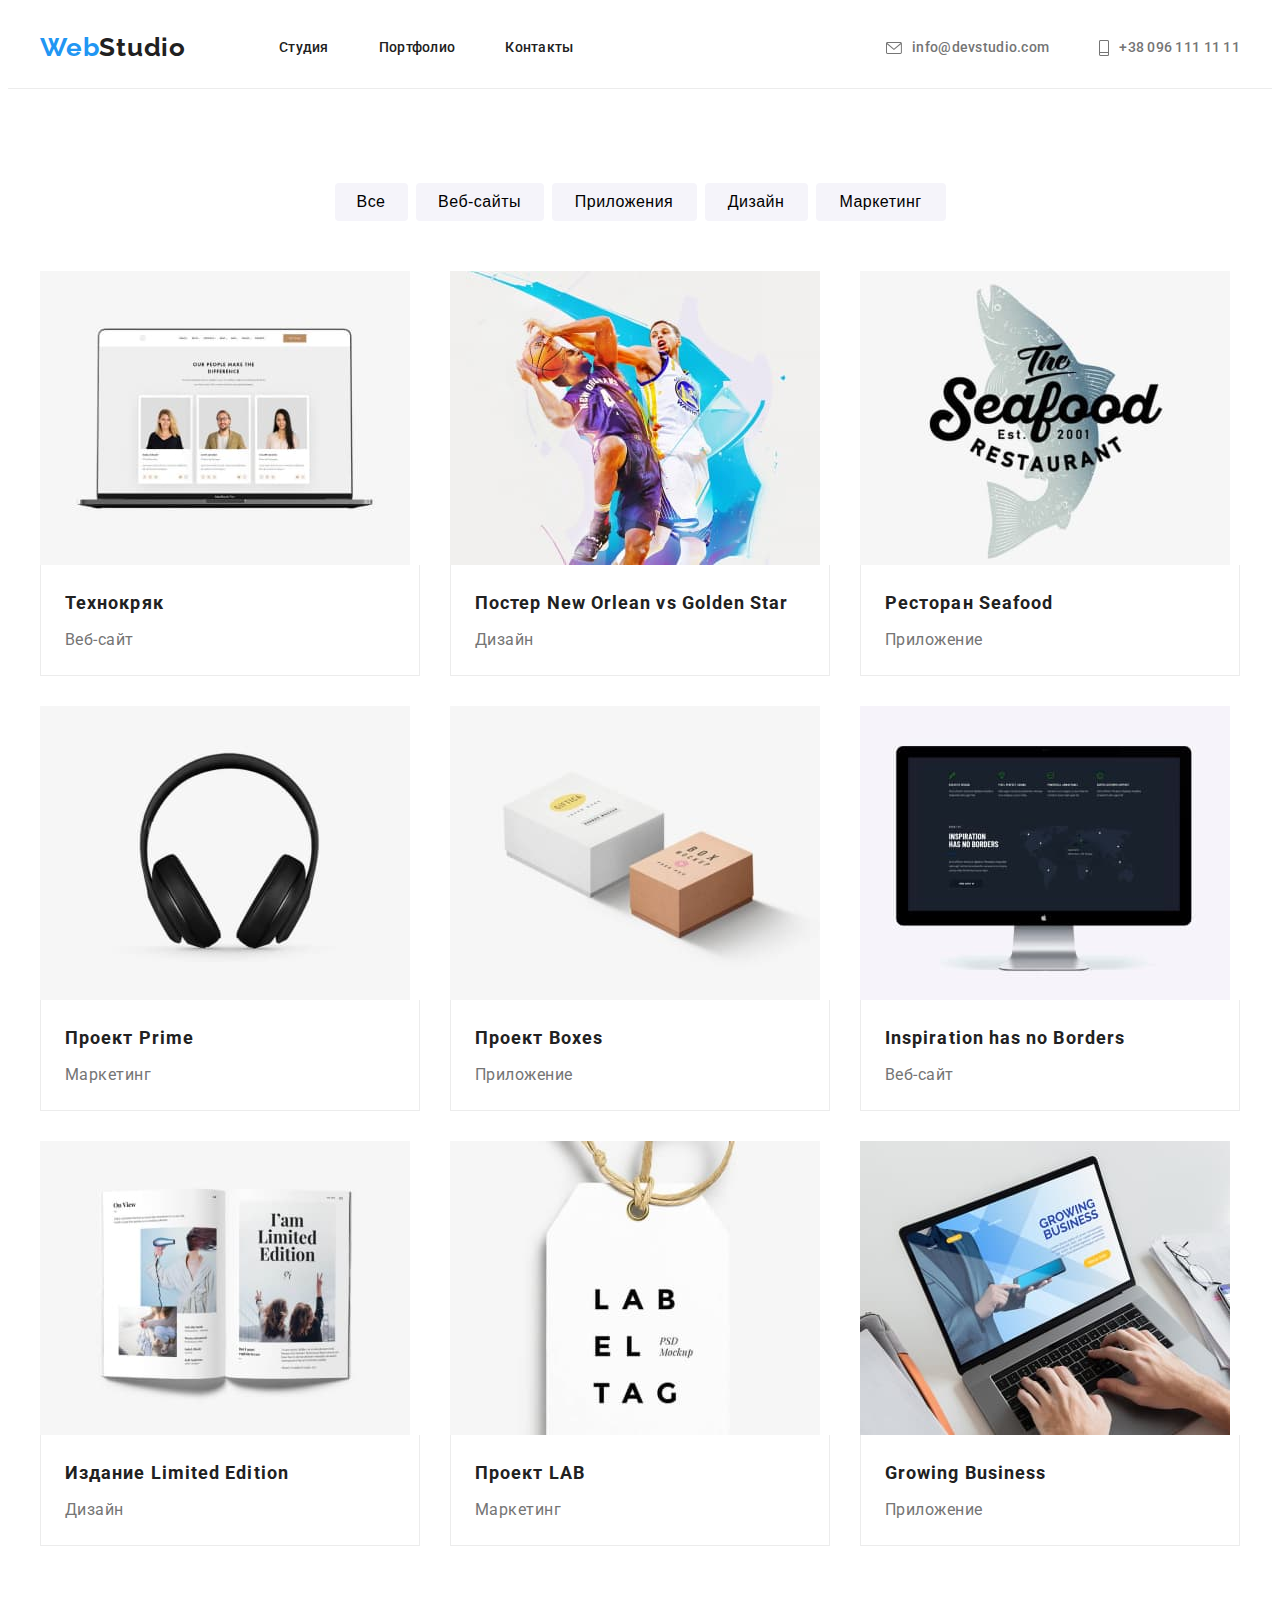
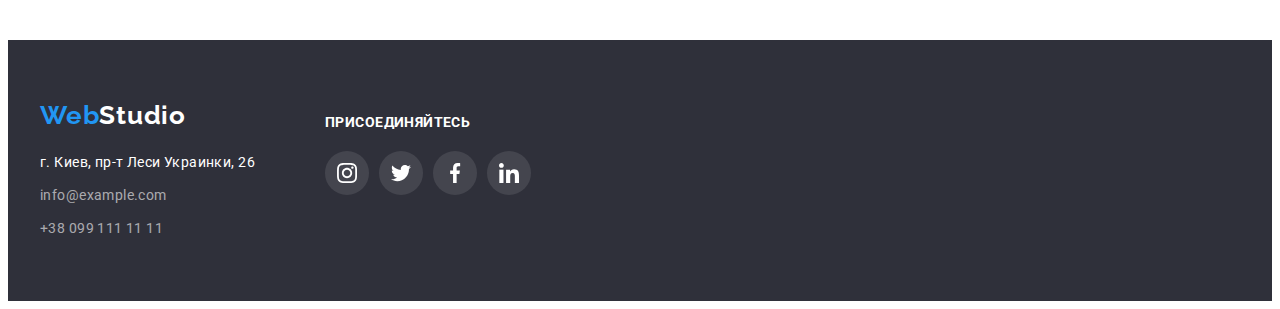
==== portfolio.html @ cb604b1d "Copying files from previous HW" ====
<!DOCTYPE html>
<html lang="en">
<head>
    <meta charset="UTF-8">
    <meta http-equiv="X-UA-Compatible" content="IE=edge">
    <meta name="viewport" content="width=device-width, initial-scale=1.0">
    <title>Document</title>
    <link href="https://fonts.googleapis.com/css2?family=Raleway:wght@700&family=Roboto:wght@400;500;700;900&display=swap" rel="stylesheet">
    <link rel="stylesheet" href="https://cdnjs.cloudflare.com/ajax/libs/modern-normalize/1.1.0/modern-normalize.min.css"
        integrity="sha512-wpPYUAdjBVSE4KJnH1VR1HeZfpl1ub8YT/NKx4PuQ5NmX2tKuGu6U/JRp5y+Y8XG2tV+wKQpNHVUX03MfMFn9Q=="
        crossorigin="anonymous" referrerpolicy="no-referrer" />
    <link rel="stylesheet" href="./css/styles.css">
</head>
<body>
        <!-- header -->
    <header class="header">
        <div class="container main-nav">
            <nav class="header-nav">
                <a href="./index.html" class="logo-head link">Web<span class="accent1">Studio</span></a>
                <ul class="header-list">
                    <li class="header-item"><a href="./index.html" class="nav-studio link">Студия</a></li>
                    <li class="header-item"><a href="./portfolio.html" class="nav-portfolio link">Портфолио</a></li>
                    <li class="header-item"><a href="" class="nav-contact link">Контакты</a></li>
                </ul>
            </nav>
            <div class="header-connect">
                <ul class="contact-list actions">
                    <li class="contact-item">
                        <a href="mailto:info@devstudio.com" class="mail link">
                            <svg class="contact-icon" width="16" height="12">
                                <use href="./images/icons.svg#icon-envelope"></use>
                            </svg>
                            info@devstudio.com</a>
                    </li>
                    <li class="contact-item">
                        <a href="tel:+380961111111" class="tel link">
                            <svg class="contact-icon" width="10" height="16">
                                <use href="./images/icons.svg#icon-Vector"></use>
                            </svg>
                            +38 096 111 11 11</a>
                    </li>
                </ul>
            </div>
        </div>
    </header>

        <!-- Section title -->
       
    <main class="main-content">
        <div class="container">
            <ul class="button-list">
                <li><button type="button" class="button-all button">Все</button></li>
                <li><button type="button" class="all-web button">Веб-сайты</button></li>
                <li><button type="button" class="apps button">Приложения</button></li>
                <li><button type="button" class="design button">Дизайн</button></li>
                <li><button type="button" class="marketing button">Маркетинг</button></li>
            </ul>
            <h1 class="visually-hidden">Ссылки на страницы</h1>
            <ul class="cards-content">
                <li class="card-item">
                    <a>
                        <img src="./images2/web-site1.jpg" alt="страница сайта" width="370" height="294" class="img-portfolio"/>
                        <div class="item-content">
                            <h2 class="main-title">Технокряк</h2>
                            <p class="main-work">Веб-сайт</p>
                        </div>
                    </a>
                </li>
                <li class="card-item">
                    <a>
                        <img src="./images2/design1.jpg" alt="игра баскетбол" width="370" height="294" class="img-portfolio"/>
                        <div class="item-content">
                            <h2 class="main-title">Постер New Orlean vs Golden Star</h2>
                            <p class="main-work">Дизайн</p>
                        </div>
                    </a>
                </li>
                <li class="card-item">
                    <a>
                        <img src="./images2/app1.jpg" alt="лого ресторана" width="370" height="294" class="img-portfolio"/>
                        <div class="item-content">
                            <h2 class="main-title">Ресторан Seafood</h2>
                            <p class="main-work">Приложение</p>
                        </div>
                    </a>
                </li>
                <li class="card-item">
                    <a>
                        <img src="./images2/marketing1.jpg" alt="наушники" width="370" height="294" class="img-portfolio"/>
                        <div class="item-content">
                            <h2 class="main-title">Проект Prime</h2>
                            <p class="main-work">Маркетинг</p>
                        </div>
                    </a>
                </li>
                <li class="card-item">
                    <a>
                        <img src="./images2/app2.jpg" alt="две коробки" width="370" height="294" class="img-portfolio"/>
                        <div class="item-content">
                            <h2 class="main-title">Проект Boxes</h2>
                            <p class="main-work">Приложение</p>
                        </div>
                    </a>
                </li>
                <li class="card-item">
                    <a>
                        <img src="./images2/web-site2.jpg" alt="монитор" width="370" height="294" class="img-portfolio"/>
                        <div class="item-content">
                            <h2 class="main-title">Inspiration has no Borders</h2>
                            <p class="main-work">Веб-сайт</p>
                        </div>
                    </a>
                </li>
                <li class="card-item">
                    <a>
                        <img src="./images2/design2.jpg" alt="журнал" width="370" height="294" class="img-portfolio"/>
                        <div class="item-content">
                            <h2 class="main-title">Издание Limited Edition</h2>
                            <p class="main-work">Дизайн</p>
                        </div>
                    </a>
                </li>
                <li class="card-item">
                    <a>
                        <img src="./images2/marketing2.jpg" alt="бирка" width="370" height="294" class="img-portfolio"/>
                        <div class="item-content">
                            <h2 class="main-title">Проект LAB</h2>
                            <p class="main-work">Маркетинг</p>
                        </div>
                    </a>
                </li>
                <li class="card-item">
                    <a>
                        <img src="./images2/app3.jpg" alt="ноутбук" width="370" height="294" class="img-portfolio"/>
                        <div class="item-content">
                            <h2 class="main-title">Growing Business</h2>
                            <p class="main-work">Приложение</p>
                        </div>
                    </a>
                </li>
            </ul>
        </div>
    </main>    

    <!-- Section-5 -->
    <footer class="footer">
        <div class="container footer-list">
            <div class="footer-nav">
                <a href="./index.html" class="logo-foot link">Web<span class="accent2">Studio</span></a>
                <address>
                    <ul class="footer-nav">
                        <li class="foot-details"><a href="https://goo.gl/maps/botk4UzgwyVzbYNd8" target="_blank" rel="noopener noreferrer" class="footer-address link">г. Киев, пр-т Леси Украинки, 26</a></li>
                        <li class="foot-details"><a href="mailto:info@example.com" class="footer-contacts link">info@example.com</a></li>
                        <li><a href="tel:+380991111111" class="footer-contacts link">+38 099 111 11 11</a></li>
                    </ul>
                </address>
            </div>
            <div class="footer-links">
                <h3 class="footer-title">присоединяйтесь</h3>
                <ul class="footer-social-list">
                    <li class="footer-social-item">
                        <a href="" class="footer-social-link link">
                            <svg class="footer-social-icon" width="20" height="20">
                                <use href="./images/icons.svg#icon-instagram"></use>
                            </svg>
                        </a>
                    </li>
                    <li class="footer-social-item">
                        <a href="" class="footer-social-link link">
                            <svg class="footer-social-icon" width="20" height="20">
                                <use href="./images/icons.svg#icon-twitter"></use>
                            </svg>
                        </a>
                    </li>
                    <li class="footer-social-item">
                        <a href="" class="footer-social-link link">
                            <svg class="footer-social-icon" width="20" height="20">
                                <use href="./images/icons.svg#icon-facebook"></use>
                            </svg>
                        </a>
                    </li>
                    <li class="footer-social-item">
                        <a href="" class="footer-social-link link">
                            <svg class="footer-social-icon" width="20" height="20">
                                <use href="./images/icons.svg#icon-linkedin"></use>
                            </svg>
                        </a>
                    </li>
                </ul>
            </div>
        </div>
    </footer>
</body>
</html>
---- css/styles.css ----
/* цвет основного текста #757575 */
/* вторичный цвет rgba(117, 117, 117, 1) */

/* белый цвет #FFFFFF */
/* акцент #212121 */


:root {
    --primery-text-color: #757575;
    --title-text-color: #2196F3;
    --accent-color: #212121;
    --white-color: #ffffff;
    --typical-gap: 30px;
    --next-typical-gap: 94px;
    --fill-color: #F5F4FA;
    --svg-color: #AFB1B8; 
}


body {
    background-color: var(--white-color);
    color: var(--primery-text-color);
    font-family: 'Roboto', sans-serif;
    letter-spacing: 0.03em;
}

p, 
h1, 
h2, 
h3, 
h4, 
h5, 
h6 {
    margin: 0;
}

ul,
li {
    margin: 0;
    padding-left: 0;
    display: list-item;
}

.container {
    width: 1200px;
    padding-left: 15px;
    padding-right: 15px;
    margin: 0 auto;
    /* outline: 1px solid tomato; */
}

/* Header */

.header-list  {
    display: block;
    color: var(--accent-color);
    font-weight: 500;
    font-size: 14px;
    line-height: 1.14;
    letter-spacing: 0.02em;
}

.header-item {
    margin-right: 50px;
}

.header-item:last-child {
    margin-right: 0;
}

.main {
    margin: 94px 200px;
}

.header {
    border-bottom: 1px solid #ECECEC;
}

.header .container {
    display: flex;
    align-items: center;
}

.header-nav {
    display: flex;
    align-items: center;
}

.header-list {
    display: flex;
}

.header-connect {
    display: flex;
    margin-left: auto;
    align-items: center;
    justify-content: center;
}

/* Logo */
.logo-head {
    color: var(--title-text-color);
    font-family: 'Raleway', sans-serif;
    font-weight: 700;
    font-size: 26px;
    line-height: 1.2;
    letter-spacing: 0.03em;
    margin-right: 93px;
}

.accent1, .clients-title {
    color: var(--accent-color);
}

/* Navigation */

ul {
    list-style: none;
}

.link {
    text-decoration: none;
}

.main-nav {
    display: flex;
    align-items: center;
}

.nav-studio,
.nav-portfolio,
.nav-contact {
    display: inline-block;
    color: var(--accent-color);
    font-weight: 500;
    font-size: 14px;
    line-height: 1.14;
    letter-spacing: 0.02em;
    padding-top: 32px;
    padding-bottom: 32px;
}

.nav-portfolio,
.nav-contact {
    color: var(--accent-color);
}

.nav-studio:hover,
.nav-studio:focus {
    color: var(--title-text-color);
}

.nav-portfolio:hover,
.nav-portfolio:focus {
    color: var(--title-text-color);
}

.nav-contact:hover,
.nav-contact:focus {
    color: var(--title-text-color);
}

/* Email and telephone */

.contact-list {
    display: flex;
    margin-left: auto;
}

.contact-list .contact-item + .contact-item {
    margin-left: 50px;
}

.contact-item {
    box-sizing: border-box;

}

.contact-icon {
    display: flex;
    margin-right: 10px;
    fill: currentColor;
    align-items: center;
}

.contact-icon:hover,
.contact-icon:focus {
    color: var(--title-text-color);
}

.mail,
.tel {
    display: flex;
    align-items: center;
    font-weight: 500;
    font-size: 14px;
    line-height: 1.14;
    letter-spacing: 0.02em;
    color: var(--primery-text-color);
    padding-top: 32px;
    padding-bottom: 32px;
}

.mail:hover,
.mail:focus {
    color: var(--title-text-color);
}

.tel:hover,
.tel:focus {
    color: var(--title-text-color);
}

/* Portfolio buttons */

.main-content {
    padding-top: var(--next-typical-gap);
    padding-bottom: var(--next-typical-gap);
}

.button-list {
    display: flex;
    padding-bottom: 50px;
    justify-content: center;
}

.button-all {
    font-weight: 500;
    font-size: 16px;
    line-height: 1.62;
    letter-spacing: 0.03em;
    min-width: 73px;
    height: 38px;
    cursor: pointer;
    background-color: var(--fill-color);
    border-radius: 4px;
    border: 1px solid transparent;
}

.all-web {
    font-weight: 500;
    font-size: 16px;
    line-height: 1.62;
    letter-spacing: 0.03em;
    min-width: 128px;
    height: 38px;
    cursor: pointer;
    background-color: var(--fill-color);
    border-radius: 4px;
    margin-left: 8px;
    border: 1px solid transparent;
}

.apps {
    font-weight: 500;
    font-size: 16px;
    line-height: 1.62;
    letter-spacing: 0.03em;
    min-width: 145px;
    height: 38px;
    cursor: pointer;
    background-color: var(--fill-color);
    border-radius: 4px;
    margin-left: 8px;
    border: 1px solid transparent;
}

.design {
    font-weight: 500;
    font-size: 16px;
    line-height: 1.62;
    letter-spacing: 0.03em;
    min-width: 103px;
    height: 38px;
    cursor: pointer;
    background-color: var(--fill-color);
    border-radius: 4px;
    margin-left: 8px;
    border: 1px solid transparent;
}

.marketing {
    font-weight: 500;
    font-size: 16px;
    line-height: 1.62;
    letter-spacing: 0.03em;
    min-width: 130px;
    height: 38px;
    cursor: pointer;
    background-color: var(--fill-color);
    border-radius: 4px;
    margin-left: 8px;
    border: 1px solid transparent;
}

.button-all:hover,
.button-all:focus {
    background-color: var(--title-text-color);
}

.all-web:hover,
.all-web:focus {
    background-color: var(--title-text-color);
}

.apps:hover,
.apps:focus {
    background-color: var(--title-text-color);
}

.design:hover,
.design:focus {
    background-color: var(--title-text-color);
}

.marketing:hover,
.marketing:focus {
    background-color: var(--title-text-color);
}

.button:hover,
.button:focus {
    color: var(--white-color);
    box-shadow: 0px 3px 1px rgba(0, 0, 0, 0.1),
    0px 1px 2px rgba(0, 0, 0, 0.08),
    0px 2px 2px rgba(0, 0, 0, 0.12);
}

.cards-content {
    display: flex;
    flex-wrap: wrap;
    margin-right: -30px;
}

.card-item {
    flex-basis: calc(100% / 3 - var(--typical-gap));
    margin-bottom: var(--typical-gap);
    margin-right: var(--typical-gap);
}

.card-item:nth-child(3n) {
    margin-right: 0;
}

.card-item:nth-last-child(-n+3) {
    margin-bottom: 0;
}

.card-item:hover {
    box-shadow: 0px 1px 1px rgba(0, 0, 0, 0.12), 0px 4px 4px rgba(0, 0, 0, 0.06), 1px 4px 6px rgba(0, 0, 0, 0.16);
}

.img-portfolio {
    display: block;
}

.item-content {
    padding: 20px 24px;
    border-bottom: 1px solid #ECECEC;
    border-left: 1px solid #ECECEC;
    border-right: 1px solid #ECECEC;
}

.main-title {
    margin-bottom: 4px;
}

/* Sections */

img {
    display: block;
    max-width: 100%;
    height: auto;
}

.section-benefits,
.section-to-do,
.our-team,
.section-name {
    color: var(--accent-color);
}

/* Hero */

.hero {
    background: #2F303A;
    padding-top: 200px;
    padding-bottom: 200px;
    text-align: center;
    margin: 0 auto;
}

.hero-title {
    display: inline-block;
    font-weight: 900;
    font-size: 44px;
    line-height: 1.36;
    letter-spacing: 0.06em;
    color: var(--white-color);
    margin-bottom: var(--typical-gap);
    width: 696px;
}

.btn {
    display: block;
    background-color: var(--title-text-color);
    font-family: inherit;
    font-weight: 700;
    font-size: 16px;
    line-height: 1.88;
    letter-spacing: 0.06em;
    border-radius: 4px;
    text-align: center;
    text-decoration: none;
    border: 1px solid transparent;
    margin: 0 auto;
    box-shadow: 0px 4px 4px rgb(0 0 0 / 15%);
    border: none;
    width: 200px;
    height: 50px;
}

.overlay {
    max-width: 1600px;
    height: 600px;
    margin-left: auto;
    margin-right: auto;
    background: #C4C4C4;
    background-image: linear-gradient(to right, rgba(47, 48, 58, 0.4), rgba(47, 48, 58, 0.4)), url('../images/hero-background/background\ HW-04.jpg');
    background-repeat: no-repeat;
    background-position: center;
    background-size: cover;
}

/* Section-1 */

.section-features {
    padding-top: var(--next-typical-gap);
    padding-bottom: var(--next-typical-gap);
    align-items: center;
    margin: 0 auto;
}

.section-feature-icon {
    display: flex;
}

.section-list {
    display: flex;
}

.visually-hidden {
    position: absolute;
    width: 1px;
    height: 1px;
    margin: -1px;
    border: 0;
    padding: 0;
    white-space: nowrap;
    clip-path: inset(100%);
    clip: rect(0 0 0 0);
    overflow: hidden;
}

.section-benefits {
    font-weight: 700;
    font-size: 14px;
    line-height: 1.14;
    letter-spacing: 0.03em;
    text-transform: uppercase;
    margin-bottom: 10px;
}

.section-text {
    width: 270px;
    font-size: 14px;
    line-height: 1.71;    
    letter-spacing: 0.03em;
}

.section-item {
    margin-right: var(--typical-gap);
}

.section-item:nth-child(4n) {
    margin-right: 0;
}

.section-item:nth-last-child(-n+4) {
    margin-bottom: 0;
}

.thumb {
    align-items: center;
    display: flex;
    margin-bottom: 30px;
    justify-content: center;
    background-color: #F5F4FA;
    border-radius: 4px;
    width: 270px;
    height: 120px;
}


/* Section-2 */

.to-do {
    font-weight: 700;
    font-size: 36px;
    line-height: 1.16;
    letter-spacing: 0.03em;
    margin-bottom: 50px;
    text-align: center;
    color: var(--accent-color);
}

.to-do-section {
    padding-bottom: var(--next-typical-gap);
}
.our-work {
    display: flex;
    margin-left: -30px;
}

.to-do-img {
    flex-basis: calc(100% / 3 - var(--typical-gap));
    margin-left: var(--typical-gap);
}

/* Section-3 */

.team-members {
    display: flex;
}

.team-item {
    flex-direction: column;
    align-items: center;
    background: var(--white-color);
    box-shadow: 0px 1px 3px rgba(0, 0, 0, 0.12), 0px 1px 1px rgba(0, 0, 0, 0.14), 0px 2px 1px rgba(0, 0, 0, 0.2);
    border-radius: 0px 0px 4px 4px;
    margin-right: var(--typical-gap);
}

.team-item:nth-child(4n) {
    margin-right: 0;
}

.our-team, .clients-title {
    font-weight: 700;
    font-size: 36px;
    line-height: 1.16;
    letter-spacing: 0.03em;
    margin-bottom: 50px;
    text-align: center;
}

.section-name {
    font-weight: 500;
    font-size: 16px;
    line-height: 1.18;
    letter-spacing: 0.03em;
    text-align: center;
    margin-top: 0;
    margin-bottom: 10px;
}

.main-title {
    color: var(--accent-color);
    font-weight: 700;
    font-size: 18px;
    line-height: 2;
    letter-spacing: 0.06em;
}

.main-work {
    font-size: 16px;
    line-height: 1.88;
    letter-spacing: 0.03em;
}

.position {
    font-size: 16px;
    line-height: 1.18;
    letter-spacing: 0.03em;
    text-align: center;
    margin: 0px;
    margin-bottom: 16px;
}

.section-button,
.footer-address {
    color: var(--white-color);
    cursor: pointer;
}

.section-our-team {
    padding-top: var(--next-typical-gap);
    padding-bottom: var(--next-typical-gap);
    background-color: var(--fill-color);
}

.card-name {
    padding-top: var(--typical-gap);
    padding-bottom: var(--typical-gap);
}

.masters-social-list {
    display: flex;
    justify-content: center;
}

.masters-social-item {
    margin-left: 10px;
}

.masters-social-item:first-child {
    margin-left: 0;
}

.masters-social-link {
    display: flex;
    align-items: center;
    justify-content: center;
    width: 44px;
    height: 44px;
    border-radius: 50%;
    background-color: var(--white-color);
    color: var(--svg-color);
}
.masters-social-icon {
    fill: currentColor;
}

.masters-social-link:hover, 
.masters-social-link:focus {
    background-color: var(--title-text-color);
    color: var(--white-color);
}


/* Section-4 */

.clients {
    padding-top: var(--next-typical-gap);
    padding-bottom: var(--next-typical-gap);
}

.clients-list {
    display: flex;
    margin: 0 auto;
}

.clients-link {
    transition: color 250ms cubic-bezier(0.4, 0, 0.2, 1);
    display: flex;
    justify-content: center;
    align-items: center;
    width: 170px;
    height: 92px;
    border: 1px solid #AFB1B8;
    border-radius: 4px;
    color: var(--svg-color);
}

.clients-list:last-child {
    margin-right: 0;
}

.clients-icon {
    fill: currentColor;
}

.clients-link:hover,
.clients-link:focus {
    color: var(--title-text-color);
    border-color: var(--title-text-color);
}

.clients-item {
    margin-right: 30px;

}


/* Footer */

.footer {
    background-color: #2F303A;
    padding-top: 60px;
    padding-bottom: 60px;
    margin: 0 auto;
}

.footer-list {
    display: flex;
}

.logo-foot {
    color: var(--title-text-color);
    font-family: 'Raleway', sans-serif;
    font-weight: 700;
    font-size: 26px;
    line-height: 1.2;
    letter-spacing: 0.03em;
    text-decoration: none;
    display: block;
    margin-bottom: 20px;
}

.footer-nav {
    max-width: 231px;
    display: block;
}

.footer-address,
.footer-contacts {
    font-style: normal;
    font-size: 14px;
    line-height: 1.71;
    letter-spacing: 0.03em;
}

.foot-details {
    margin-bottom: 9px;
}

.footer-contacts {
    color: rgba(255, 255, 255, 0.6);
}

.accent2 {
    color: var(--white-color);
}

.footer-title {
    display: inline-block;
    font-weight: 700;
    font-size: 14px;
    line-height: 1.14;
    letter-spacing: 0.03em;
    text-transform: uppercase;
    color: var(--white-color);
    margin-bottom: 20px;
}

.footer-links {
    padding-top: 12px;
    margin-left: 70px;
    border: none;
    min-width: 206px;
    display: block;
}

.footer-social-list {
    display: flex;
    /* justify-content: right; */
}

.footer-social-item {
    margin-left: 10px;
    display: inline-block;
}

.footer-social-item:first-child {
    margin-left: 0;
}

.footer-social-link {
    display: flex;
    align-items: center;
    justify-content: center;
    width: 44px;
    height: 44px;
    border-radius: 50%;
    background-color: rgba(255, 255, 255, 0.1);
    color: var(--white-color);
}

.footer-social-icon {
    fill: currentColor;
}

.footer-social-link:hover,
.footer-social-link:focus {
    background-color: var(--title-text-color);
    color: var(--white-color);
}
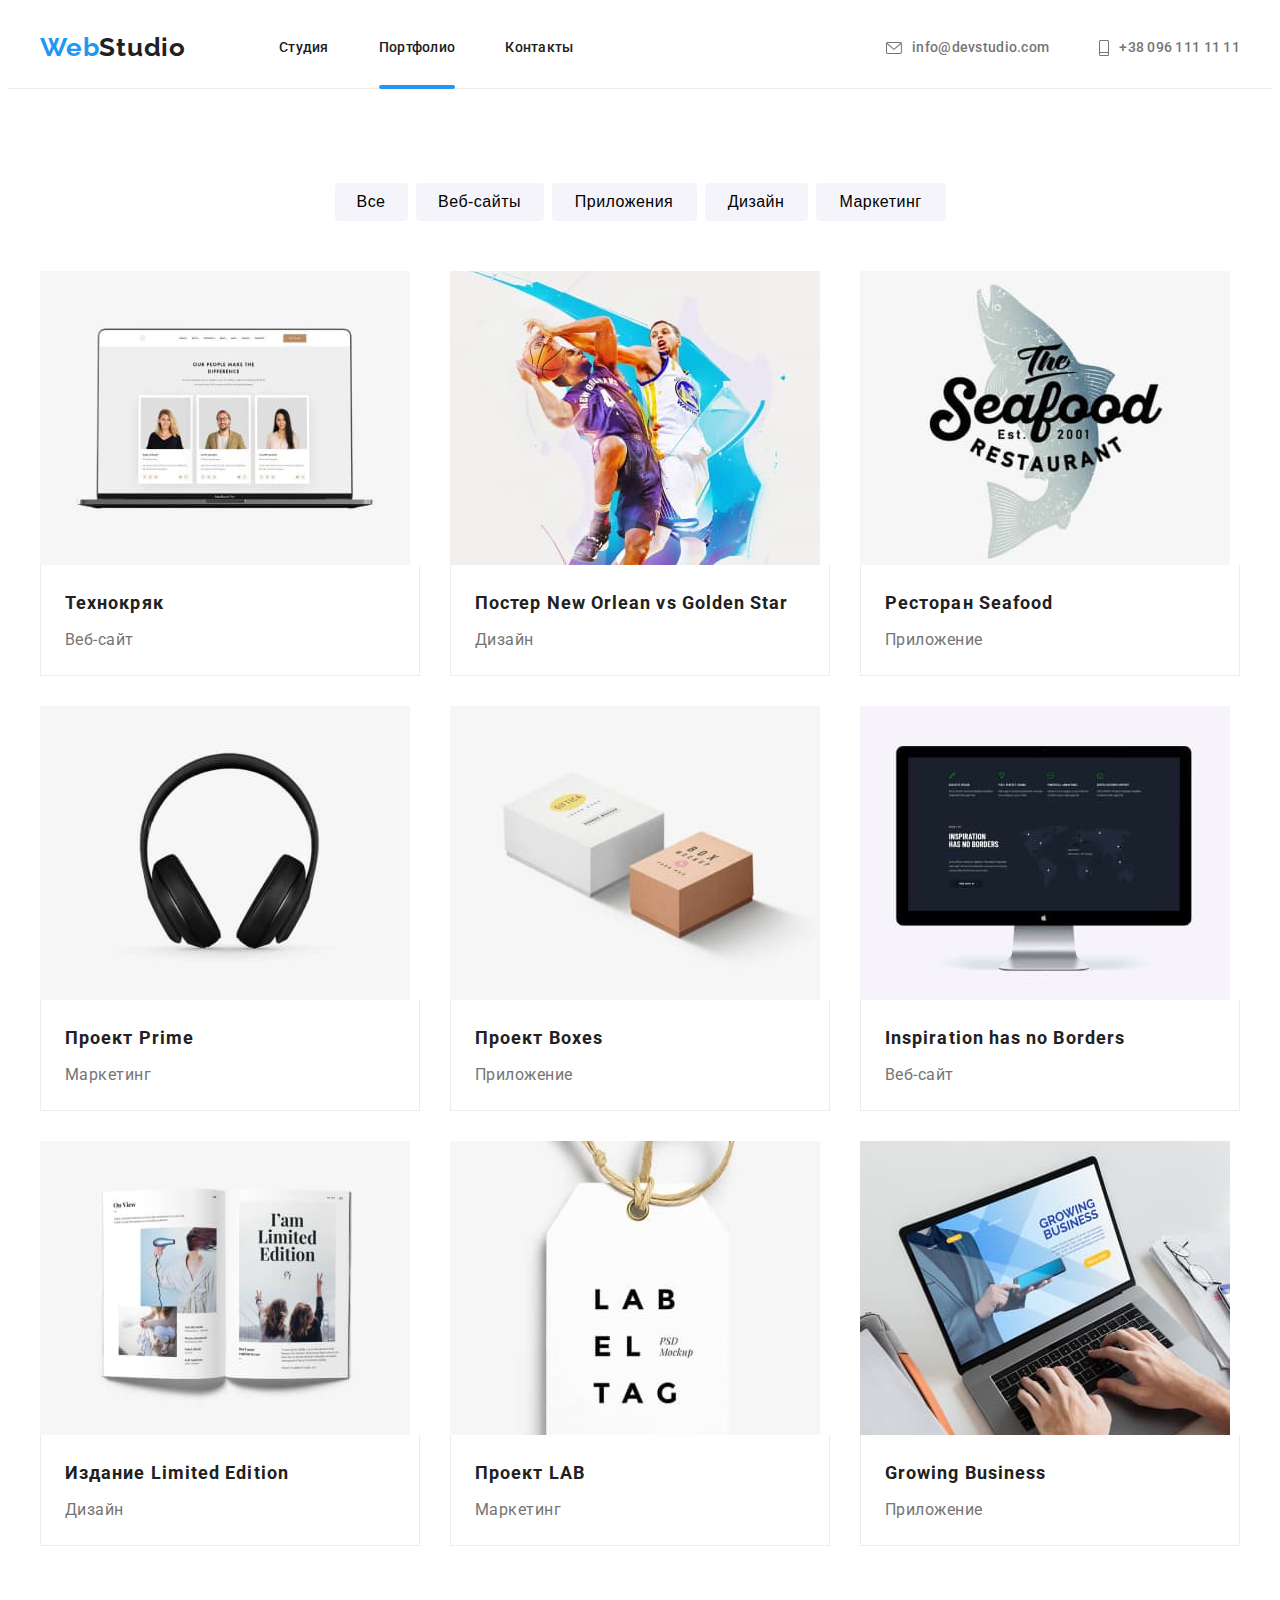
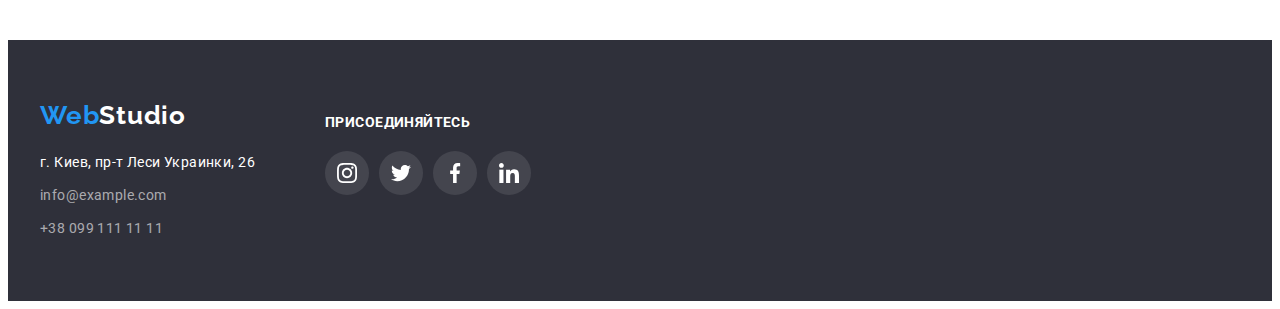
==== commit 274c4ce5: "2st part of changes for HW-05" ====
--- a/portfolio.html
+++ b/portfolio.html
@@ -19,7 +19,7 @@
                 <a href="./index.html" class="logo-head link">Web<span class="accent1">Studio</span></a>
                 <ul class="header-list">
                     <li class="header-item"><a href="./index.html" class="nav-studio link">Студия</a></li>
-                    <li class="header-item"><a href="./portfolio.html" class="nav-portfolio link">Портфолио</a></li>
+                    <li class="header-item"><a href="./portfolio.html" class="nav-portfolio current link">Портфолио</a></li>
                     <li class="header-item"><a href="" class="nav-contact link">Контакты</a></li>
                 </ul>
             </nav>
@@ -59,7 +59,12 @@
             <ul class="cards-content">
                 <li class="card-item">
                     <a>
-                        <img src="./images2/web-site1.jpg" alt="страница сайта" width="370" height="294" class="img-portfolio"/>
+                        <div class="action-cover">
+                            <img src="./images2/web-site1.jpg" alt="страница сайта" width="370" height="294"/>
+                            <p class="action-cover-text"> Ресурс предлагает комплексные предложения с разным уровнем функционала и сервисов. Все это позволит посетителю получить
+                            исчерпывающие сведения о компании или частном лице.
+                            </p>
+                        </div>
                         <div class="item-content">
                             <h2 class="main-title">Технокряк</h2>
                             <p class="main-work">Веб-сайт</p>
@@ -68,7 +73,12 @@
                 </li>
                 <li class="card-item">
                     <a>
-                        <img src="./images2/design1.jpg" alt="игра баскетбол" width="370" height="294" class="img-portfolio"/>
+                        <div class="action-cover">
+                            <img src="./images2/design1.jpg" alt="игра баскетбол" width="370" height="294"/>
+                            <p class="action-cover-text"> Ресурс предлагает комплексные предложения с разным уровнем функционала и сервисов. Все это позволит посетителю получить 
+                            исчерпывающие сведения о компании или частном лице.
+                            </p>
+                        </div>
                         <div class="item-content">
                             <h2 class="main-title">Постер New Orlean vs Golden Star</h2>
                             <p class="main-work">Дизайн</p>
@@ -77,7 +87,12 @@
                 </li>
                 <li class="card-item">
                     <a>
-                        <img src="./images2/app1.jpg" alt="лого ресторана" width="370" height="294" class="img-portfolio"/>
+                        <div class="action-cover">
+                            <img src="./images2/app1.jpg" alt="лого ресторана" width="370" height="294"/>
+                            <p class="action-cover-text"> Ресурс предлагает комплексные предложения с разным уровнем функционала и сервисов. Все это позволит посетителю получить
+                            исчерпывающие сведения о компании или частном лице.
+                            </p>
+                        </div>
                         <div class="item-content">
                             <h2 class="main-title">Ресторан Seafood</h2>
                             <p class="main-work">Приложение</p>
@@ -86,7 +101,12 @@
                 </li>
                 <li class="card-item">
                     <a>
-                        <img src="./images2/marketing1.jpg" alt="наушники" width="370" height="294" class="img-portfolio"/>
+                        <div class="action-cover">
+                            <img src="./images2/marketing1.jpg" alt="наушники" width="370" height="294"/>
+                            <p class="action-cover-text"> Ресурс предлагает комплексные предложения с разным уровнем функционала и сервисов. Все это позволит посетителю получить
+                            исчерпывающие сведения о компании или частном лице.
+                            </p>
+                        </div>
                         <div class="item-content">
                             <h2 class="main-title">Проект Prime</h2>
                             <p class="main-work">Маркетинг</p>
@@ -95,7 +115,12 @@
                 </li>
                 <li class="card-item">
                     <a>
-                        <img src="./images2/app2.jpg" alt="две коробки" width="370" height="294" class="img-portfolio"/>
+                        <div class="action-cover">
+                            <img src="./images2/app2.jpg" alt="две коробки" width="370" height="294"/>
+                            <p class="action-cover-text"> Ресурс предлагает комплексные предложения с разным уровнем функционала и сервисов. Все это позволит посетителю получить
+                            исчерпывающие сведения о компании или частном лице.
+                            </p>
+                        </div>
                         <div class="item-content">
                             <h2 class="main-title">Проект Boxes</h2>
                             <p class="main-work">Приложение</p>
@@ -104,7 +129,12 @@
                 </li>
                 <li class="card-item">
                     <a>
-                        <img src="./images2/web-site2.jpg" alt="монитор" width="370" height="294" class="img-portfolio"/>
+                        <div class="action-cover">
+                            <img src="./images2/web-site2.jpg" alt="монитор" width="370" height="294"/>
+                            <p class="action-cover-text"> Ресурс предлагает комплексные предложения с разным уровнем функционала и сервисов. Все это позволит посетителю получить
+                            исчерпывающие сведения о компании или частном лице.
+                            </p>
+                        </div>
                         <div class="item-content">
                             <h2 class="main-title">Inspiration has no Borders</h2>
                             <p class="main-work">Веб-сайт</p>
@@ -113,7 +143,12 @@
                 </li>
                 <li class="card-item">
                     <a>
-                        <img src="./images2/design2.jpg" alt="журнал" width="370" height="294" class="img-portfolio"/>
+                        <div class="action-cover">
+                            <img src="./images2/design2.jpg" alt="журнал" width="370" height="294"/>
+                            <p class="action-cover-text"> Ресурс предлагает комплексные предложения с разным уровнем функционала и сервисов. Все это позволит посетителю получить
+                            исчерпывающие сведения о компании или частном лице.
+                            </p>
+                        </div>
                         <div class="item-content">
                             <h2 class="main-title">Издание Limited Edition</h2>
                             <p class="main-work">Дизайн</p>
@@ -122,7 +157,12 @@
                 </li>
                 <li class="card-item">
                     <a>
-                        <img src="./images2/marketing2.jpg" alt="бирка" width="370" height="294" class="img-portfolio"/>
+                        <div class="action-cover">
+                            <img src="./images2/marketing2.jpg" alt="бирка" width="370" height="294"/>
+                            <p class="action-cover-text"> Ресурс предлагает комплексные предложения с разным уровнем функционала и сервисов. Все это позволит посетителю получить
+                            исчерпывающие сведения о компании или частном лице.
+                            </p>
+                        </div>
                         <div class="item-content">
                             <h2 class="main-title">Проект LAB</h2>
                             <p class="main-work">Маркетинг</p>
@@ -131,7 +171,12 @@
                 </li>
                 <li class="card-item">
                     <a>
-                        <img src="./images2/app3.jpg" alt="ноутбук" width="370" height="294" class="img-portfolio"/>
+                        <div class="action-cover">
+                            <img src="./images2/app3.jpg" alt="ноутбук" width="370" height="294"/>
+                            <p class="action-cover-text"> Ресурс предлагает комплексные предложения с разным уровнем функционала и сервисов. Все это позволит посетителю получить
+                            исчерпывающие сведения о компании или частном лице.
+                            </p>
+                        </div>
                         <div class="item-content">
                             <h2 class="main-title">Growing Business</h2>
                             <p class="main-work">Приложение</p>
--- a/css/styles.css
+++ b/css/styles.css
@@ -88,6 +88,7 @@
 
 .header-list {
     display: flex;
+    position:relative;
 }
 
 .header-connect {
@@ -130,6 +131,8 @@
 .nav-studio,
 .nav-portfolio,
 .nav-contact {
+    position: relative;
+    transition: color 250ms cubic-bezier(0.4, 0, 0.2, 1);
     display: inline-block;
     color: var(--accent-color);
     font-weight: 500;
@@ -160,6 +163,20 @@
     color: var(--title-text-color);
 }
 
+.current::after {
+    content: '';
+    position: absolute;
+    height: 4px;
+    background-color: var(--title-text-color);
+    bottom: -1px;
+    width: 100%;
+    border-radius: 2px;
+    right: 0;
+    
+}
+
+
+
 /* Email and telephone */
 
 .contact-list {
@@ -177,6 +194,8 @@
 }
 
 .contact-icon {
+    position: relative;
+    transition: color 250ms cubic-bezier(0.4, 0, 0.2, 1);
     display: flex;
     margin-right: 10px;
     fill: currentColor;
@@ -190,6 +209,8 @@
 
 .mail,
 .tel {
+    position: relative;
+    transition: color 250ms cubic-bezier(0.4, 0, 0.2, 1);
     display: flex;
     align-items: center;
     font-weight: 500;
@@ -220,11 +241,13 @@
 
 .button-list {
     display: flex;
-    padding-bottom: 50px;
+    margin-bottom: 50px;
     justify-content: center;
 }
 
 .button-all {
+    position: relative;
+    transition: color 250ms cubic-bezier(0.4, 0, 0.2, 1), background-color 250ms cubic-bezier(0.4, 0, 0.2, 1), box-shadow 250ms cubic-bezier(0.4, 0, 0.2, 1);
     font-weight: 500;
     font-size: 16px;
     line-height: 1.62;
@@ -238,6 +261,8 @@
 }
 
 .all-web {
+    position: relative;
+    transition: color 250ms cubic-bezier(0.4, 0, 0.2, 1), background-color 250ms cubic-bezier(0.4, 0, 0.2, 1), box-shadow 250ms cubic-bezier(0.4, 0, 0.2, 1);
     font-weight: 500;
     font-size: 16px;
     line-height: 1.62;
@@ -252,6 +277,8 @@
 }
 
 .apps {
+    position: relative;
+    transition: color 250ms cubic-bezier(0.4, 0, 0.2, 1), background-color 250ms cubic-bezier(0.4, 0, 0.2, 1), box-shadow 250ms cubic-bezier(0.4, 0, 0.2, 1);
     font-weight: 500;
     font-size: 16px;
     line-height: 1.62;
@@ -266,6 +293,8 @@
 }
 
 .design {
+    position: relative;
+    transition: color 250ms cubic-bezier(0.4, 0, 0.2, 1), background-color 250ms cubic-bezier(0.4, 0, 0.2, 1), box-shadow 250ms cubic-bezier(0.4, 0, 0.2, 1);
     font-weight: 500;
     font-size: 16px;
     line-height: 1.62;
@@ -280,6 +309,8 @@
 }
 
 .marketing {
+    position: relative;
+    transition: color 250ms cubic-bezier(0.4, 0, 0.2, 1), background-color 250ms cubic-bezier(0.4, 0, 0.2, 1), box-shadow 250ms cubic-bezier(0.4, 0, 0.2, 1);
     font-weight: 500;
     font-size: 16px;
     line-height: 1.62;
@@ -350,10 +381,6 @@
     box-shadow: 0px 1px 1px rgba(0, 0, 0, 0.12), 0px 4px 4px rgba(0, 0, 0, 0.06), 1px 4px 6px rgba(0, 0, 0, 0.16);
 }
 
-.img-portfolio {
-    display: block;
-}
-
 .item-content {
     padding: 20px 24px;
     border-bottom: 1px solid #ECECEC;
@@ -363,6 +390,30 @@
 
 .main-title {
     margin-bottom: 4px;
+}
+
+.card-item:hover .action-cover-text {
+    transform: translateY(0);
+}
+
+.action-cover-text {
+    position: absolute;
+    top: 0;
+    left: 0;
+    padding: 63px 24px;
+    height: 100%;
+    font-size: 18px;
+    line-height: 1.56;
+    letter-spacing: 0.03em;
+    color: var(--white-color);
+    background-color: rgba(33, 150, 243, 0.9);
+    transform: translateY(101%);
+    transition: transform 250ms cubic-bezier(0.4, 0, 0.2, 1);
+}
+
+.action-cover {
+    position: relative;
+    overflow: hidden;
 }
 
 /* Sections */
@@ -401,7 +452,9 @@
     width: 696px;
 }
 
-.btn {
+.hero-btn {
+    transition: background-color 250ms cubic-bezier(0.4, 0, 0.2, 1), box-shadow 250ms cubic-bezier(0.4, 0, 0.2, 1);
+
     display: block;
     background-color: var(--title-text-color);
     font-family: inherit;
@@ -409,15 +462,24 @@
     font-size: 16px;
     line-height: 1.88;
     letter-spacing: 0.06em;
-    border-radius: 4px;
     text-align: center;
     text-decoration: none;
     border: 1px solid transparent;
     margin: 0 auto;
-    box-shadow: 0px 4px 4px rgb(0 0 0 / 15%);
+    box-shadow: 0px 4px 4px rgba(0, 0, 0, 0.15);
+    border-radius: 4px;
     border: none;
     width: 200px;
     height: 50px;
+    align-items: center;
+    color:var(--white-color);
+}
+
+.hero-btn:hover,
+.hero-btn:focus {
+    background-color: #188CE8;
+    color: var(--white-color);
+    box-shadow: 0px 4px 4px rgba(0, 0, 0, 0.15);
 }
 
 .overlay {
@@ -527,6 +589,26 @@
     margin-left: var(--typical-gap);
 }
 
+.thumb-to-do {
+    position: relative;
+}
+
+.description-to-do {
+    bottom: 0;
+    width: 100%;
+    position: absolute;
+    background: rgba(47, 48, 58, 0.8);
+    padding-top: 27px;
+    padding-bottom: 27px;
+    margin: 0 auto;
+    font-weight: 700;
+    font-size: 14px;
+    line-height: 1.14;
+    text-align: center;
+    letter-spacing: 0.03em;
+    text-transform: uppercase;
+    color: var(--white-color);
+}
 /* Section-3 */
 
 .team-members {
@@ -619,6 +701,8 @@
 }
 
 .masters-social-link {
+    position: relative;
+    transition: color 250ms cubic-bezier(0.4, 0, 0.2, 1);
     display: flex;
     align-items: center;
     justify-content: center;
@@ -652,6 +736,7 @@
 }
 
 .clients-link {
+    position: relative;
     transition: color 250ms cubic-bezier(0.4, 0, 0.2, 1);
     display: flex;
     justify-content: center;
@@ -754,7 +839,6 @@
 
 .footer-social-list {
     display: flex;
-    /* justify-content: right; */
 }
 
 .footer-social-item {
@@ -767,6 +851,7 @@
 }
 
 .footer-social-link {
+    transition: background-color 250ms cubic-bezier(0.4, 0, 0.2, 1);
     display: flex;
     align-items: center;
     justify-content: center;
@@ -785,4 +870,54 @@
 .footer-social-link:focus {
     background-color: var(--title-text-color);
     color: var(--white-color);
-}+}
+
+/* Modal */
+
+/* .backdrop .is-hidden {
+    opacity: 0;
+    pointer-events: none;
+    visibility: hidden;
+    transform: rotate(360deg) scale(0.1) translate(150px);
+    transition: 1000ms, visibility 0s 1s;
+} */
+
+.backdrop {
+    position: fixed;
+    /* transition: transform 1000ms, cubic-bezier(0.4, 0, 0.2, 1) visibility 1s 0s; */
+    top: 0;
+    left: 0;
+    width: 100%;
+    height: 100%;
+    background-color: rgba(0, 0, 0, 0.2);
+}
+
+/* .modal {
+    display: flex;
+    flex-direction: row-reverse;
+    position: absolute;
+    top: 50%;
+    left: 50%;
+    transform: translate(-50%, -50%);
+
+    min-width: 528px;
+    min-height: 581px;
+
+    background-color: var(--white-color);
+    box-shadow: 0px 1px 3px rgba(0, 0, 0, 0.12), 0px 1px 1px rgba(0, 0, 0, 0.14), 0px 2px 1px rgba(0, 0, 0, 0.2);
+    border-radius: 4px;
+} */
+
+/* .modal-button {
+    display: flex;
+    justify-content: center;
+    align-items: center;
+    border-radius: 50%;
+    width: 30px;
+    height: 30px;
+    padding: 0;
+    margin-top: 8px;
+    margin-right: 8px;
+    background-color: var(--white-color);
+    border: 1px solid rgba(0, 0, 0, 0.1);
+} */